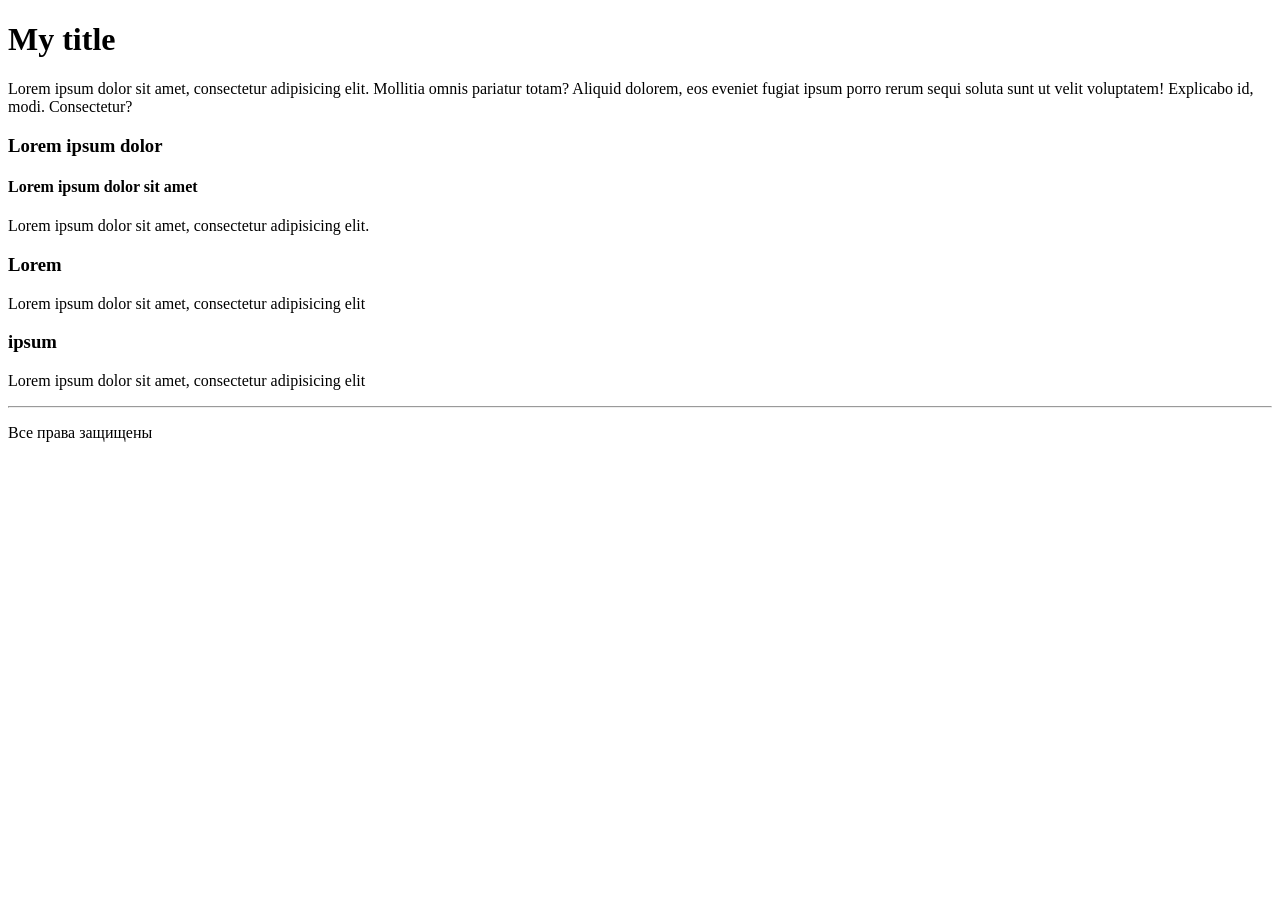
==== HTML-CSS/index.html @ 9c7a5298 "does first homework" ====
<!doctype html>
<html lang="en">
<head>
    <meta charset="UTF-8">
    <meta name="viewport"
          content="width=device-width, user-scalable=no, initial-scale=1.0, maximum-scale=1.0, minimum-scale=1.0">
    <meta http-equiv="X-UA-Compatible" content="ie=edge">
    <title>Document</title>
</head>
<body>
<h1>My title</h1>
<p>Lorem ipsum dolor sit amet, consectetur adipisicing elit. Mollitia omnis pariatur totam? Aliquid dolorem, eos eveniet fugiat ipsum porro rerum sequi soluta sunt ut velit voluptatem! Explicabo id, modi. Consectetur?</p>
<h3>Lorem ipsum dolor</h3>
<h4>Lorem ipsum dolor sit amet</h4>
<p>Lorem ipsum dolor sit amet, consectetur adipisicing elit.</p>
<h3>Lorem</h3>
<p>Lorem ipsum dolor sit amet, consectetur adipisicing elit</p>
<h3>ipsum</h3>
<p>Lorem ipsum dolor sit amet, consectetur adipisicing elit</p>
<hr>
<p>Все права защищены</p>



</body>
</html>
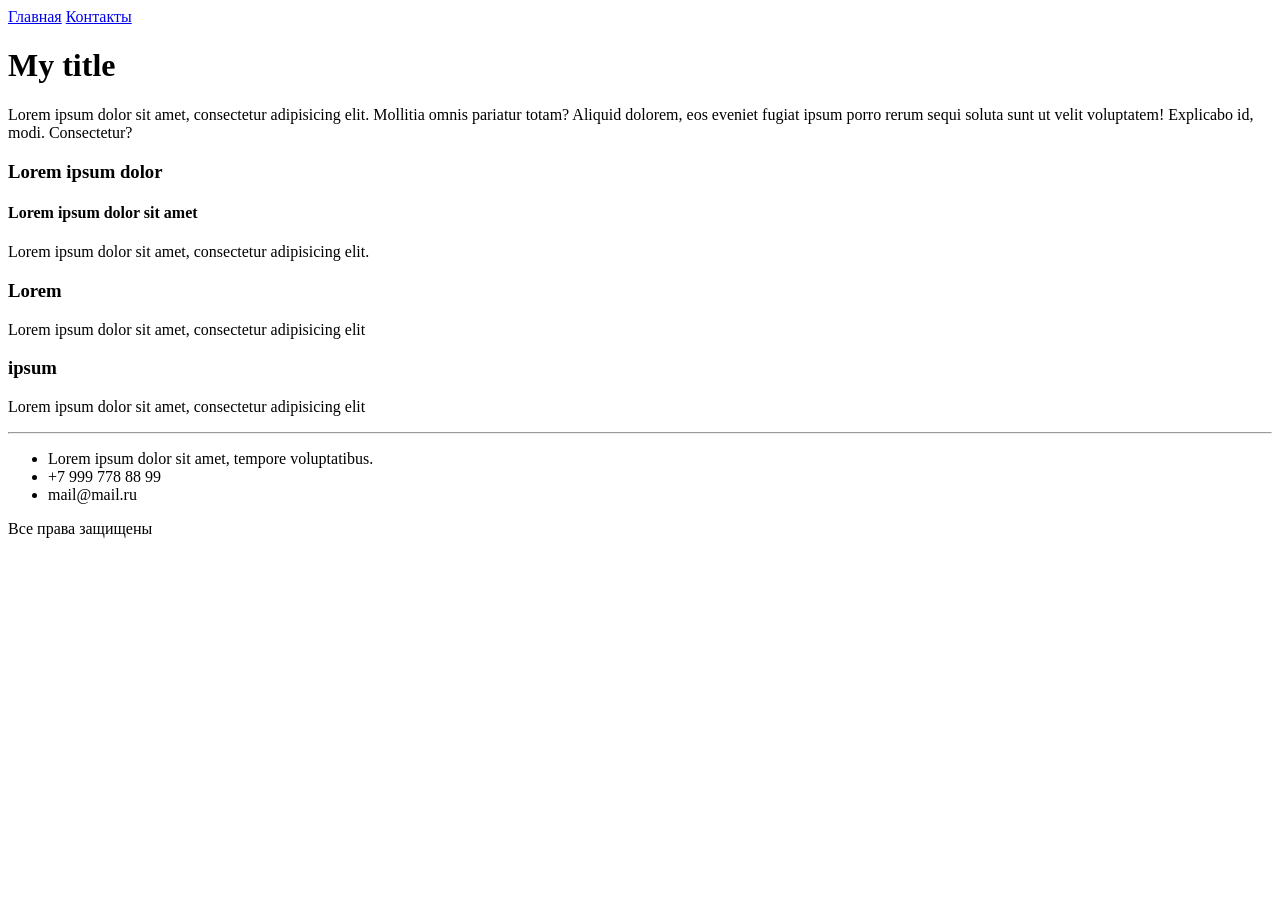
==== commit ad4e43f8: "does second homework" ====
--- a/HTML-CSS/index.html
+++ b/HTML-CSS/index.html
@@ -5,9 +5,13 @@
     <meta name="viewport"
           content="width=device-width, user-scalable=no, initial-scale=1.0, maximum-scale=1.0, minimum-scale=1.0">
     <meta http-equiv="X-UA-Compatible" content="ie=edge">
-    <title>Document</title>
+    <title>my site</title>
 </head>
 <body>
+<header>
+    <a href="index.html">Главная</a>
+    <a href="contacts.html">Контакты</a>
+</header>
 <h1>My title</h1>
 <p>Lorem ipsum dolor sit amet, consectetur adipisicing elit. Mollitia omnis pariatur totam? Aliquid dolorem, eos eveniet fugiat ipsum porro rerum sequi soluta sunt ut velit voluptatem! Explicabo id, modi. Consectetur?</p>
 <h3>Lorem ipsum dolor</h3>
@@ -15,10 +19,19 @@
 <p>Lorem ipsum dolor sit amet, consectetur adipisicing elit.</p>
 <h3>Lorem</h3>
 <p>Lorem ipsum dolor sit amet, consectetur adipisicing elit</p>
-<h3>ipsum</h3>
-<p>Lorem ipsum dolor sit amet, consectetur adipisicing elit</p>
-<hr>
-<p>Все права защищены</p>
+
+<footer>
+    <h3>ipsum</h3>
+    <p>Lorem ipsum dolor sit amet, consectetur adipisicing elit</p>
+    <hr>
+    <ul>
+        <li>Lorem ipsum dolor sit amet, tempore voluptatibus.</li>
+        <li>+7 999 778 88 99</li>
+        <li>mail@mail.ru</li>
+    </ul>
+    <p>Все права защищены</p>
+</footer>
+
 
 
 
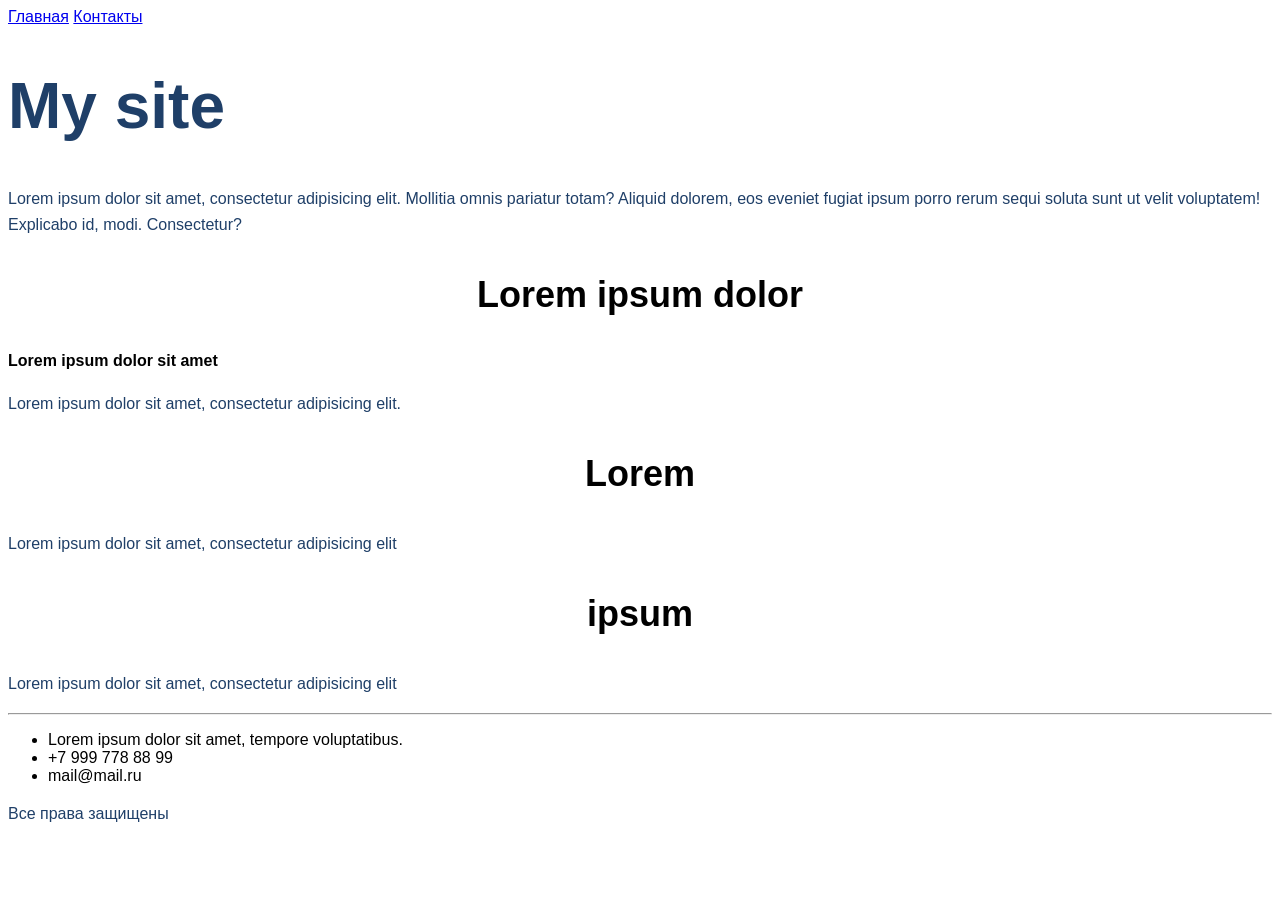
==== commit 07649715: "does third homework" ====
--- a/HTML-CSS/index.html
+++ b/HTML-CSS/index.html
@@ -5,6 +5,7 @@
     <meta name="viewport"
           content="width=device-width, user-scalable=no, initial-scale=1.0, maximum-scale=1.0, minimum-scale=1.0">
     <meta http-equiv="X-UA-Compatible" content="ie=edge">
+    <link rel="stylesheet" href="./css/style.css">
     <title>my site</title>
 </head>
 <body>
@@ -12,28 +13,26 @@
     <a href="index.html">Главная</a>
     <a href="contacts.html">Контакты</a>
 </header>
-<h1>My title</h1>
-<p>Lorem ipsum dolor sit amet, consectetur adipisicing elit. Mollitia omnis pariatur totam? Aliquid dolorem, eos eveniet fugiat ipsum porro rerum sequi soluta sunt ut velit voluptatem! Explicabo id, modi. Consectetur?</p>
-<h3>Lorem ipsum dolor</h3>
+<h1 class="title">My site</h1>
+<p class="paragraph">Lorem ipsum dolor sit amet, consectetur adipisicing elit. Mollitia omnis pariatur totam? Aliquid
+    dolorem, eos eveniet fugiat ipsum porro rerum sequi soluta sunt ut velit voluptatem! Explicabo id, modi.
+    Consectetur?</p>
+<h3 class="h3">Lorem ipsum dolor</h3>
 <h4>Lorem ipsum dolor sit amet</h4>
-<p>Lorem ipsum dolor sit amet, consectetur adipisicing elit.</p>
-<h3>Lorem</h3>
-<p>Lorem ipsum dolor sit amet, consectetur adipisicing elit</p>
+<p class="paragraph">Lorem ipsum dolor sit amet, consectetur adipisicing elit.</p>
+<h3 class="h3">Lorem</h3>
+<p class="paragraph">Lorem ipsum dolor sit amet, consectetur adipisicing elit</p>
 
 <footer>
-    <h3>ipsum</h3>
-    <p>Lorem ipsum dolor sit amet, consectetur adipisicing elit</p>
+    <h3 class="h3">ipsum</h3>
+    <p class="paragraph">Lorem ipsum dolor sit amet, consectetur adipisicing elit</p>
     <hr>
     <ul>
         <li>Lorem ipsum dolor sit amet, tempore voluptatibus.</li>
         <li>+7 999 778 88 99</li>
         <li>mail@mail.ru</li>
     </ul>
-    <p>Все права защищены</p>
+    <p class="paragraph">Все права защищены</p>
 </footer>
-
-
-
-
 </body>
 </html>
--- a/HTML-CSS/css/style.css
+++ b/HTML-CSS/css/style.css
@@ -0,0 +1,71 @@
+
+body {
+    font-family: sans-serif;
+}
+
+.paragraph {
+    font-size: 16px;
+    line-height: 26px;
+    color: #1F3F68;
+}
+
+.title {
+    font-size: 64px;
+    color: #1F3F68;
+}
+
+.subtitle {
+    font-weight: 500;
+    font-size: 44px;
+    text-align: center;
+}
+
+.h3 {
+    font-size: 36px;
+    text-align: center;
+}
+
+.h4 {
+    font-size: 20px;
+    line-height: 30px;
+    color: #1F3F68;
+}
+
+.input {
+    border: 1px solid #356EAD;
+    box-sizing: border-box;
+    border-radius: 10px;
+    opacity: 0.4;
+    width: 100%;
+    height: 40px;
+    padding: 10px 15px;
+}
+
+.btn {
+    background: #5A98D0;
+    box-shadow: 5px 20px 50px rgba(16, 112, 177, 0.2);
+    border-radius: 10px;
+    font-weight: 500;
+    font-size: 16px;
+    line-height: 26px;
+    text-align: center;
+    color: #FFFFFF;
+    text-transform: uppercase;
+    border: none;
+    cursor: pointer;
+    width: 100px;
+    margin-bottom: 10px;
+    align-self: flex-end;
+}
+
+form {
+    width: 400px;
+    display: flex;
+    flex-direction: column;
+    align-items: center;
+    gap: 10px;
+    padding: 20px;
+}
+label {
+    align-self: flex-start;
+}
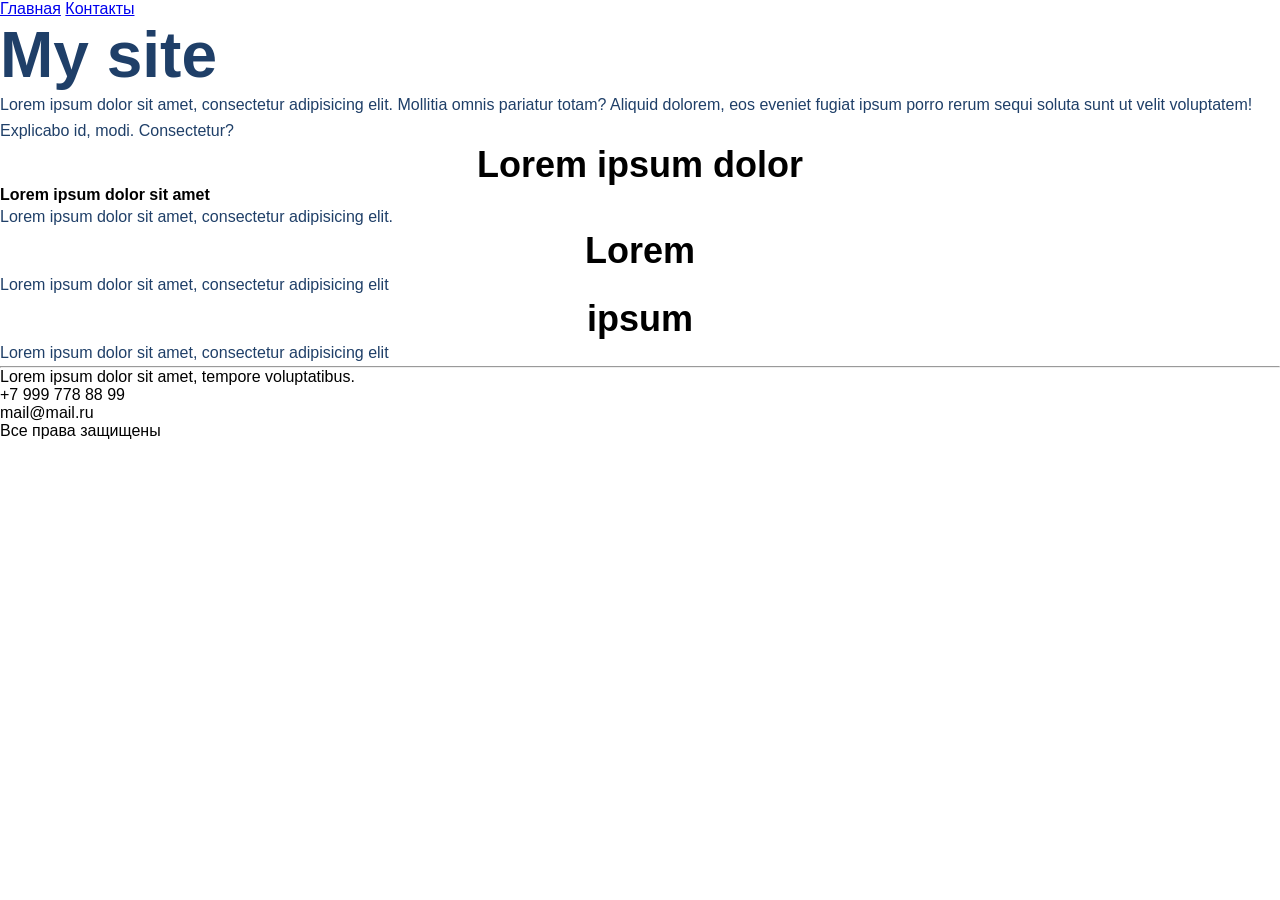
==== commit ca76f59a: "Выполнил домашнее задание №4" ====
--- a/HTML-CSS/index.html
+++ b/HTML-CSS/index.html
@@ -13,26 +13,45 @@
     <a href="index.html">Главная</a>
     <a href="contacts.html">Контакты</a>
 </header>
-<h1 class="title">My site</h1>
-<p class="paragraph">Lorem ipsum dolor sit amet, consectetur adipisicing elit. Mollitia omnis pariatur totam? Aliquid
-    dolorem, eos eveniet fugiat ipsum porro rerum sequi soluta sunt ut velit voluptatem! Explicabo id, modi.
-    Consectetur?</p>
-<h3 class="h3">Lorem ipsum dolor</h3>
-<h4>Lorem ipsum dolor sit amet</h4>
-<p class="paragraph">Lorem ipsum dolor sit amet, consectetur adipisicing elit.</p>
-<h3 class="h3">Lorem</h3>
-<p class="paragraph">Lorem ipsum dolor sit amet, consectetur adipisicing elit</p>
+
+<div class="intro">
+    <h1 class="title">My site</h1>
+    <p class="paragraph">Lorem ipsum dolor sit amet, consectetur adipisicing elit. Mollitia omnis pariatur totam?
+        Aliquid
+        dolorem, eos eveniet fugiat ipsum porro rerum sequi soluta sunt ut velit voluptatem! Explicabo id, modi.
+        Consectetur?</p>
+</div>
+
+<div class="wrapper">
+    <h3 class="h3">Lorem ipsum dolor</h3>
+</div>
+
+<div class="card">
+    <h4>Lorem ipsum dolor sit amet</h4>
+    <p class="paragraph">Lorem ipsum dolor sit amet, consectetur adipisicing elit.</p>
+</div>
+
+<div class="finished">
+    <h3 class="h3">Lorem</h3>
+    <p class="paragraph">Lorem ipsum dolor sit amet, consectetur adipisicing elit</p>
+</div>
+
 
 <footer>
-    <h3 class="h3">ipsum</h3>
-    <p class="paragraph">Lorem ipsum dolor sit amet, consectetur adipisicing elit</p>
+    <div class=""><h3 class="h3">ipsum</h3>
+        <p class="paragraph">Lorem ipsum dolor sit amet, consectetur adipisicing elit</p>
+    </div>
+
     <hr>
-    <ul>
+<div class="contacts">
+    <ul class="">
         <li>Lorem ipsum dolor sit amet, tempore voluptatibus.</li>
         <li>+7 999 778 88 99</li>
         <li>mail@mail.ru</li>
     </ul>
-    <p class="paragraph">Все права защищены</p>
+    <p class="contacts__paragraph">Все права защищены</p>
+</div>
+
 </footer>
 </body>
 </html>
--- a/HTML-CSS/css/style.css
+++ b/HTML-CSS/css/style.css
@@ -1,3 +1,11 @@
+* {
+    margin: 0;
+    padding: 0;
+    box-sizing: border-box;
+}
+ul {
+    list-style: none;
+}
 
 body {
     font-family: sans-serif;
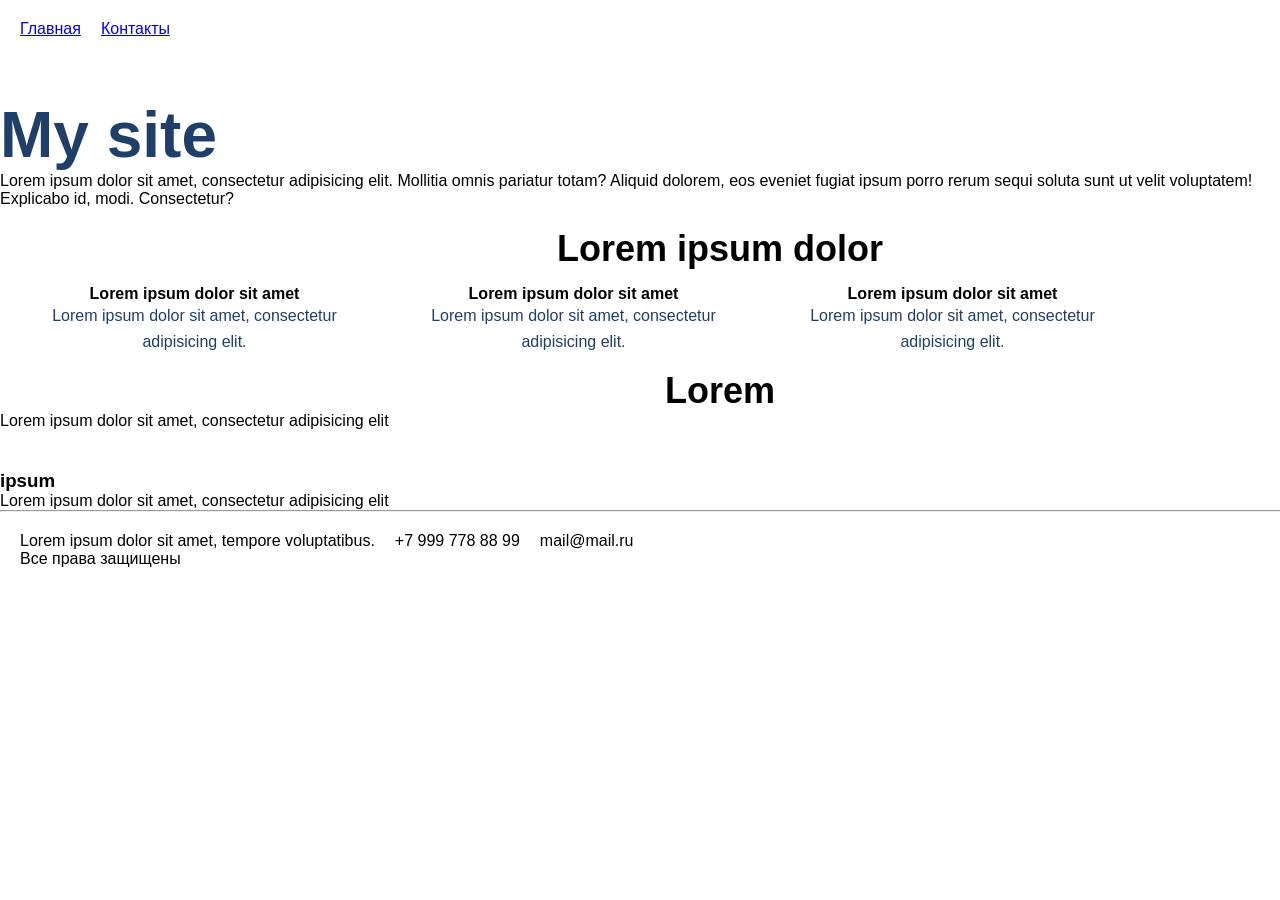
==== commit d359a23a: "Выполнил домашнее задание №5" ====
--- a/HTML-CSS/index.html
+++ b/HTML-CSS/index.html
@@ -9,7 +9,9 @@
     <title>my site</title>
 </head>
 <body>
-<header>
+
+
+<header class="header flex">
     <a href="index.html">Главная</a>
     <a href="contacts.html">Контакты</a>
 </header>
@@ -22,36 +24,51 @@
         Consectetur?</p>
 </div>
 
-<div class="wrapper">
+
+<div class="what-we-do container">
     <h3 class="h3">Lorem ipsum dolor</h3>
+
+    <div class="products flex">
+        <div class="card">
+            <h4 class="card__title">Lorem ipsum dolor sit amet</h4>
+            <p class="card__paragraph">Lorem ipsum dolor sit amet, consectetur adipisicing elit.</p>
+        </div>
+        <div class="card">
+            <h4 class="card__title">Lorem ipsum dolor sit amet</h4>
+            <p class="card__paragraph">Lorem ipsum dolor sit amet, consectetur adipisicing elit.</p>
+        </div>
+        <div class="card">
+            <h4 class="card__title">Lorem ipsum dolor sit amet</h4>
+            <p class="card__paragraph">Lorem ipsum dolor sit amet, consectetur adipisicing elit.</p>
+        </div>
+    </div>
+
+
+    <div class="finished">
+        <h3 class="h3">Lorem</h3>
+        <p class="paragraph">Lorem ipsum dolor sit amet, consectetur adipisicing elit</p>
+    </div>
 </div>
 
-<div class="card">
-    <h4>Lorem ipsum dolor sit amet</h4>
-    <p class="paragraph">Lorem ipsum dolor sit amet, consectetur adipisicing elit.</p>
-</div>
+<footer>
+    <div class="container">
+        <div class="interested"><h3 class="footer__title">ipsum</h3>
+            <p class="paragraph">Lorem ipsum dolor sit amet, consectetur adipisicing elit</p>
+        </div>
 
-<div class="finished">
-    <h3 class="h3">Lorem</h3>
-    <p class="paragraph">Lorem ipsum dolor sit amet, consectetur adipisicing elit</p>
-</div>
+        <hr>
+        <div class="contacts">
+            <ul class="contacts__list flex">
+                <li>Lorem ipsum dolor sit amet, tempore voluptatibus.</li>
+                <li>+7 999 778 88 99</li>
+                <li>mail@mail.ru</li>
+            </ul>
+            <p class="contacts__paragraph">Все права защищены</p>
+        </div>
 
-
-<footer>
-    <div class=""><h3 class="h3">ipsum</h3>
-        <p class="paragraph">Lorem ipsum dolor sit amet, consectetur adipisicing elit</p>
     </div>
 
-    <hr>
-<div class="contacts">
-    <ul class="">
-        <li>Lorem ipsum dolor sit amet, tempore voluptatibus.</li>
-        <li>+7 999 778 88 99</li>
-        <li>mail@mail.ru</li>
-    </ul>
-    <p class="contacts__paragraph">Все права защищены</p>
-</div>
+</footer>
 
-</footer>
 </body>
 </html>
--- a/HTML-CSS/css/style.css
+++ b/HTML-CSS/css/style.css
@@ -3,6 +3,7 @@
     padding: 0;
     box-sizing: border-box;
 }
+
 ul {
     list-style: none;
 }
@@ -11,21 +12,43 @@
     font-family: sans-serif;
 }
 
-.paragraph {
+.container {
+    width: 1440px;
+    margin: 0 auto;
+    padding: 20px 0;
+}
+
+.header {
+    padding: 20px;
+    margin-bottom: 40px;
+}
+
+.card__paragraph {
     font-size: 16px;
     line-height: 26px;
     color: #1F3F68;
+    width: 359px;
+}
+
+.card__title {
+    width: 359px;
 }
 
 .title {
     font-size: 64px;
     color: #1F3F68;
+    width: 510px;
 }
 
 .subtitle {
     font-weight: 500;
     font-size: 44px;
     text-align: center;
+}
+
+.products {
+   text-align: center;
+    padding: 15px;
 }
 
 .h3 {
@@ -65,6 +88,13 @@
     margin-bottom: 10px;
     align-self: flex-end;
 }
+.contacts {
+    padding: 20px;
+
+}
+.img-wrapper {
+    margin-bottom: 20px;
+}
 
 form {
     width: 400px;
@@ -74,6 +104,27 @@
     gap: 10px;
     padding: 20px;
 }
+
 label {
     align-self: flex-start;
+}
+
+.footer__title {
+    width: 340px;
+}
+
+.interested {
+    width: 495px;
+}
+
+.flex {
+    display: flex;
+    column-gap: 20px;
+}
+.map {
+    width: 100%;
+}
+img {
+    background-size: cover;
+
 }
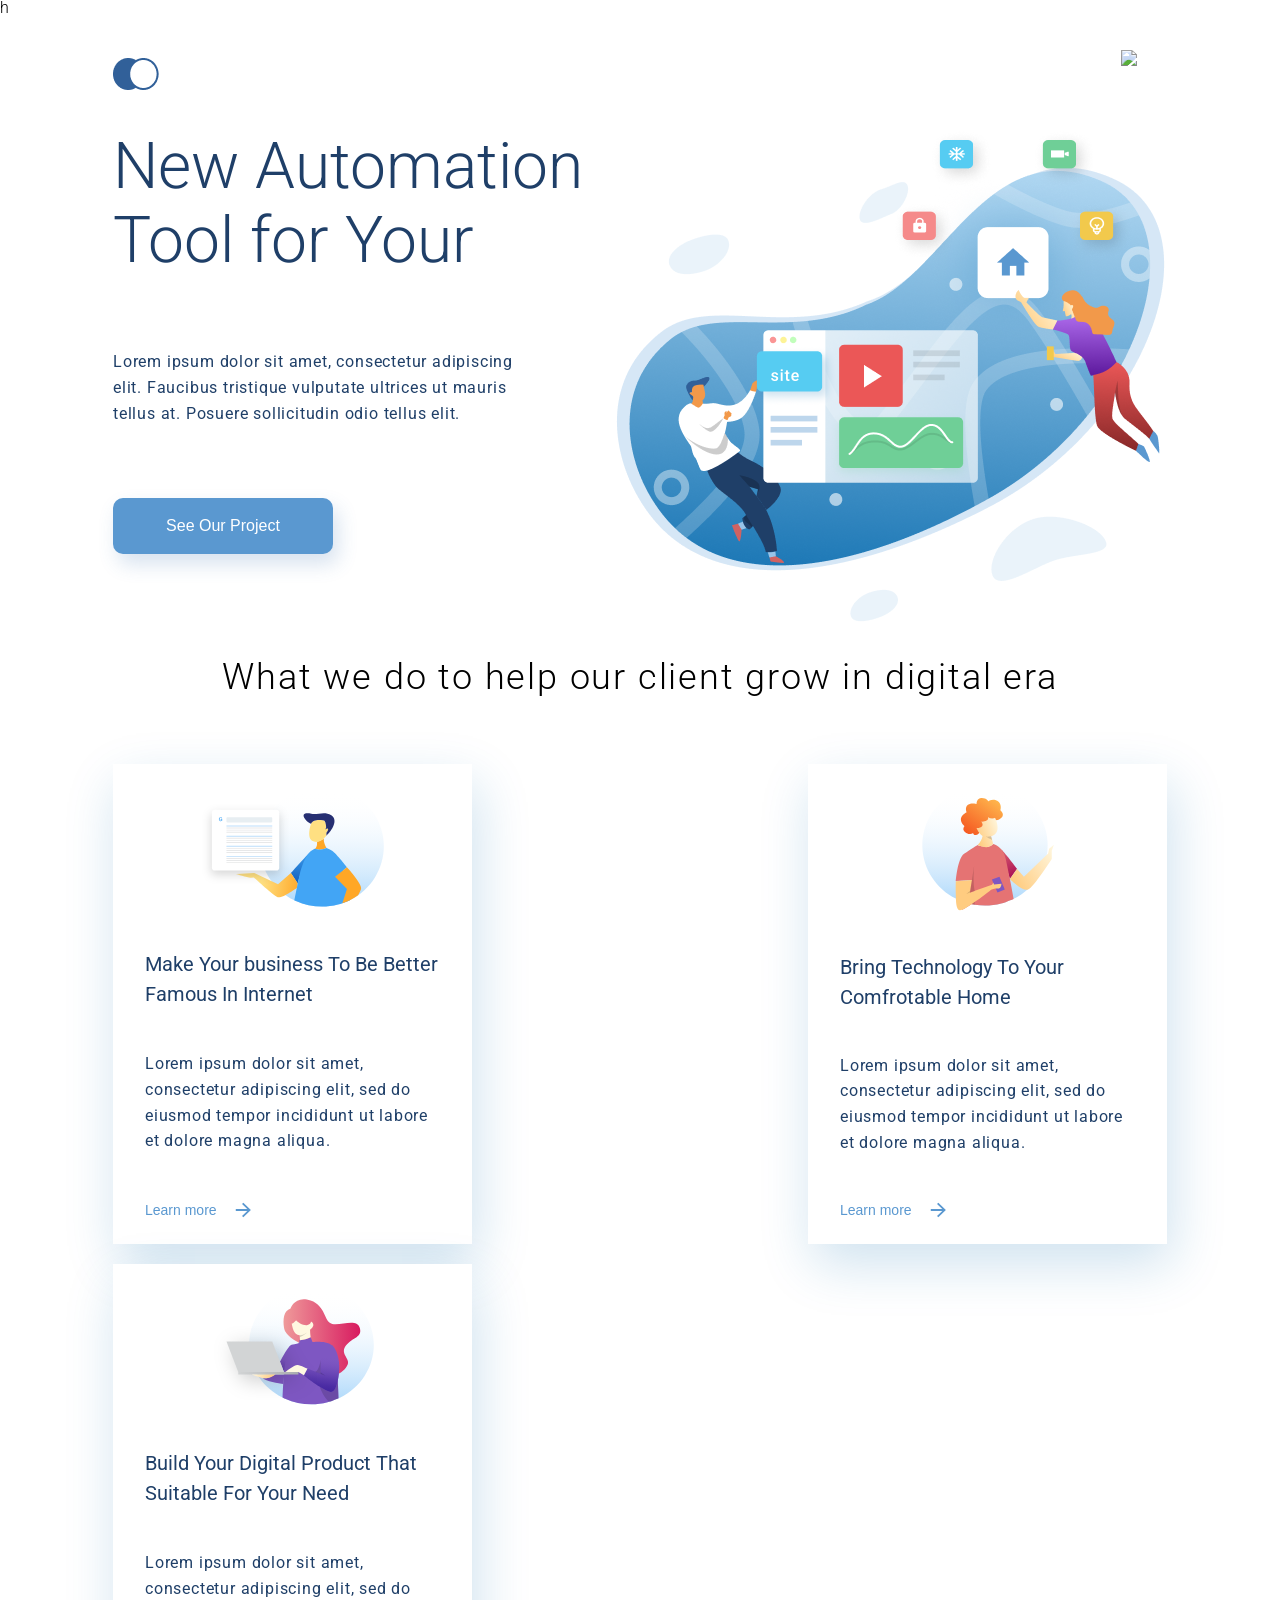
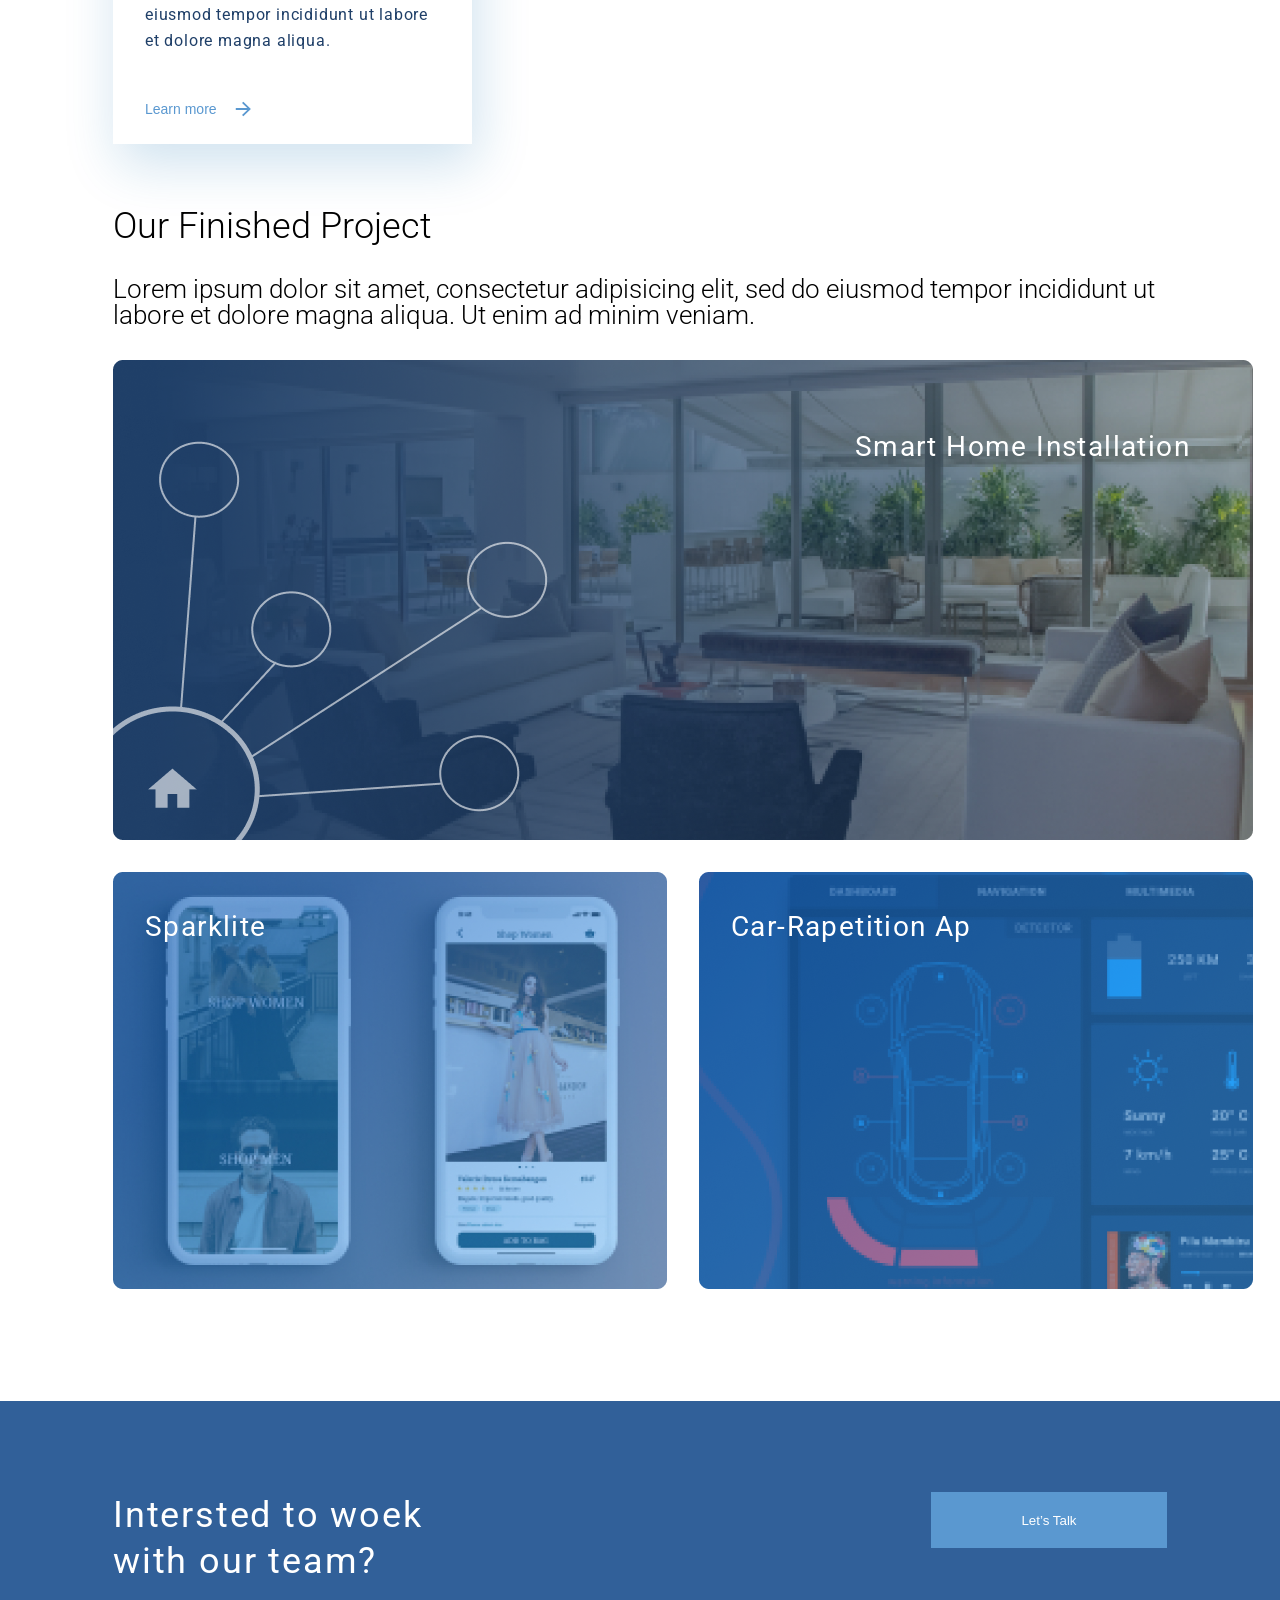
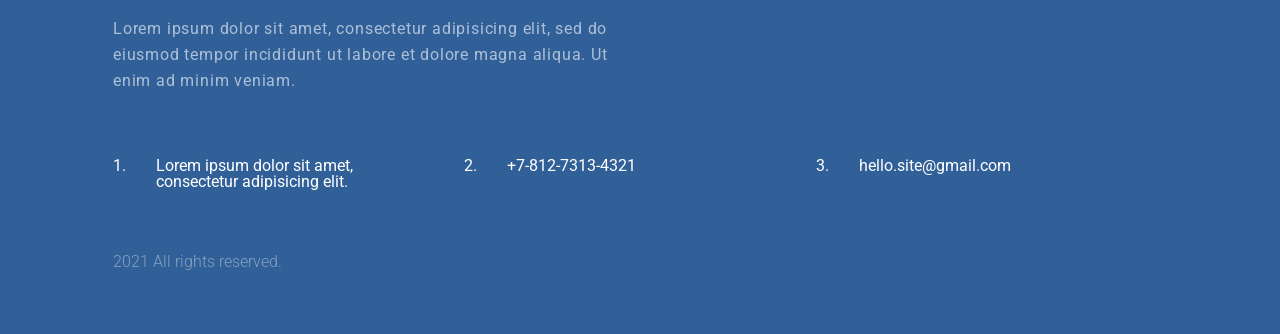
==== commit 5342086a: "Выполнил ДЗ номер 6" ====
--- a/HTML-CSS/index.html
+++ b/HTML-CSS/index.html
@@ -1,74 +1,136 @@
-<!doctype html>
+<!DOCTYPE html>
 <html lang="en">
-<head>
-    <meta charset="UTF-8">
-    <meta name="viewport"
-          content="width=device-width, user-scalable=no, initial-scale=1.0, maximum-scale=1.0, minimum-scale=1.0">
-    <meta http-equiv="X-UA-Compatible" content="ie=edge">
-    <link rel="stylesheet" href="./css/style.css">
+  <head>
+    <meta charset="UTF-8" />
+    <meta
+      name="viewport"
+      content="width=device-width, user-scalable=no, initial-scale=1.0, maximum-scale=1.0, minimum-scale=1.0"
+    />
+    <meta http-equiv="X-UA-Compatible" content="ie=edge" />
+    <link rel="stylesheet" href="./css/style.css" />
+    <link rel="preconnect" href="https://fonts.googleapis.com" />
+    <link rel="preconnect" href="https://fonts.gstatic.com" crossorigin />
+    <link
+      href="https://fonts.googleapis.com/css2?family=Roboto:ital,wght@0,300;0,400;0,500;0,700;1,400&display=swap"
+      rel="stylesheet"
+    />
     <title>my site</title>
-</head>
-<body>
+  </head>
+  <body>
+    h
+    <header class="header">
+      <div class="header__container">
+        <a class="img-wrapper" href="./index.html"> <img src="./assets/icons/logo.png" alt="logo" /></a>
+        <a class="img-wrapper" href="./contacts.html"
+          ><img src="./assets/icons/address-book-solid1.png" alt="icon"
+        /></a>
+      </div>
+    </header>
+    <main>
+      <div class="new-automation">
+        <div class="new-automation__container">
+          <div class="new-automation__info">
+            <h1 class="new-automation__title">New Automation Tool for Your</h1>
+            <p class="new-automation__description">
+              Lorem ipsum dolor sit amet, consectetur adipiscing elit. Faucibus tristique vulputate ultrices ut mauris
+              tellus at. Posuere sollicitudin odio tellus elit.
+            </p>
+            <button class="new-automation__btn">See Our Project</button>
+          </div>
 
+          <div class="img-wrapper">
+            <img src="./assets/images/illustration.png" alt="" />
+          </div>
+        </div>
+      </div>
+      <div class="what-we-do">
+        <div class="what-we-do__container">
+          <h2 class="what-we-do__title">What we do to help our client grow in digital era</h2>
+          <div class="what-we-do__cards cards">
+            <div class="cards__item card">
+              <div class="img-wrapper"><img src="./assets/icons/1.svg" alt="" /></div>
 
-<header class="header flex">
-    <a href="index.html">Главная</a>
-    <a href="contacts.html">Контакты</a>
-</header>
+              <h3 class="card__title">Make Your business To Be Better Famous In Internet</h3>
+              <p class="card__description">
+                Lorem ipsum dolor sit amet, consectetur adipiscing elit, sed do eiusmod tempor incididunt ut labore et
+                dolore magna aliqua.
+              </p>
+              <button class="card__btn">Learn more</button>
+            </div>
+            <div class="cards__item card">
+              <div class="img-wrapper"><img src="./assets/icons/2.svg" alt="" /></div>
 
-<div class="intro">
-    <h1 class="title">My site</h1>
-    <p class="paragraph">Lorem ipsum dolor sit amet, consectetur adipisicing elit. Mollitia omnis pariatur totam?
-        Aliquid
-        dolorem, eos eveniet fugiat ipsum porro rerum sequi soluta sunt ut velit voluptatem! Explicabo id, modi.
-        Consectetur?</p>
-</div>
+              <h3 class="card__title">Bring Technology To Your Comfrotable Home</h3>
+              <p class="card__description">
+                Lorem ipsum dolor sit amet, consectetur adipiscing elit, sed do eiusmod tempor incididunt ut labore et
+                dolore magna aliqua.
+              </p>
+              <button class="card__btn">Learn more</button>
+            </div>
+            <div class="cards__item card">
+              <div class="img-wrapper"><img src="./assets/icons/3.svg" alt="" /></div>
 
+              <h3 class="card__title">Build Your Digital Product That Suitable For Your Need</h3>
+              <p class="card__description">
+                Lorem ipsum dolor sit amet, consectetur adipiscing elit, sed do eiusmod tempor incididunt ut labore et
+                dolore magna aliqua.
+              </p>
+              <button class="card__btn">Learn more</button>
+            </div>
+          </div>
+        </div>
+      </div>
+      <div class="our_finished">
+        <div class="our_finished__container">
+          <h2 class="our_finished__title">Our Finished Project</h2>
+          <p class="our_finished__description">
+            Lorem ipsum dolor sit amet, consectetur adipisicing elit, sed do eiusmod tempor incididunt ut labore et
+            dolore magna aliqua. Ut enim ad minim veniam.
+          </p>
+          <div class="images">
+            <div class="img-wrapper big-size">
+              <p class="img-text">Smart Home Installation</p>
+              <img src="./assets/images/1.png" alt="" />
+            </div>
+            <div class="img-wrapper small-size">
+              <p class="img-text">Sparklite</p>
+              <img src="./assets/images/2.png" alt="" />
+            </div>
+            <div class="img-wrapper small-size">
+              <p class="img-text">Car-Rapetition Ap</p>
+              <img src="./assets/images/3.png" alt="" />
+            </div>
+          </div>
+        </div>
+      </div>
+    </main>
 
-<div class="what-we-do container">
-    <h3 class="h3">Lorem ipsum dolor</h3>
-
-    <div class="products flex">
-        <div class="card">
-            <h4 class="card__title">Lorem ipsum dolor sit amet</h4>
-            <p class="card__paragraph">Lorem ipsum dolor sit amet, consectetur adipisicing elit.</p>
-        </div>
-        <div class="card">
-            <h4 class="card__title">Lorem ipsum dolor sit amet</h4>
-            <p class="card__paragraph">Lorem ipsum dolor sit amet, consectetur adipisicing elit.</p>
-        </div>
-        <div class="card">
-            <h4 class="card__title">Lorem ipsum dolor sit amet</h4>
-            <p class="card__paragraph">Lorem ipsum dolor sit amet, consectetur adipisicing elit.</p>
-        </div>
-    </div>
-
-
-    <div class="finished">
-        <h3 class="h3">Lorem</h3>
-        <p class="paragraph">Lorem ipsum dolor sit amet, consectetur adipisicing elit</p>
-    </div>
-</div>
-
-<footer>
-    <div class="container">
-        <div class="interested"><h3 class="footer__title">ipsum</h3>
-            <p class="paragraph">Lorem ipsum dolor sit amet, consectetur adipisicing elit</p>
+    <footer class="footer">
+      <div class="footer__container">
+        <div class="interested">
+          <div class="interested__wrapper">
+            <h3 class="interested__title">Intersted to woek with our team?</h3>
+            <p class="interested__description">
+              Lorem ipsum dolor sit amet, consectetur adipisicing elit, sed do eiusmod tempor incididunt ut labore et
+              dolore magna aliqua. Ut enim ad minim veniam.
+            </p>
+          </div>
+          <button class="interested__btn">Let’s Talk</button>
         </div>
 
-        <hr>
+        <hr />
         <div class="contacts">
-            <ul class="contacts__list flex">
-                <li>Lorem ipsum dolor sit amet, tempore voluptatibus.</li>
-                <li>+7 999 778 88 99</li>
-                <li>mail@mail.ru</li>
-            </ul>
-            <p class="contacts__paragraph">Все права защищены</p>
+          <ul class="contacts__list flex">
+            <li>
+              <span>1.</span> Lorem ipsum dolor sit amet,<br />
+              consectetur adipisicing elit.
+            </li>
+            <li><span>2.</span>+7-812-7313-4321</li>
+            <li><span>3.</span> hello.site@gmail.com</li>
+          </ul>
+          <p class="contacts__paragraph">2021 All rights reserved.</p>
         </div>
-
-    </div>
-
-</footer>
-
-</body>
-</html>+      </div>
+    </footer>
+  </body>
+</html>
--- a/HTML-CSS/css/style.css
+++ b/HTML-CSS/css/style.css
@@ -1,130 +1,304 @@
-* {
-    margin: 0;
-    padding: 0;
-    box-sizing: border-box;
+@charset "UTF-8";
+*,
+::before,
+::after {
+  padding: 0;
+  margin: 0px 0px 0px 0px;
+  border: 0;
+  box-sizing: border-box;
+}
+
+a {
+  text-decoration: none;
+  color: #fff;
+}
+
+ul,
+ol,
+li {
+  list-style: none;
+}
+
+img {
+  vertical-align: top;
+}
+
+h1,
+h2,
+h3,
+h4,
+h5,
+h6 {
+  font-weight: inherit;
+  font-size: inherit;
+}
+
+html,
+body {
+  height: 100%;
+  line-height: 1;
+}
+
+html {
+  scroll-behavior: smooth;
 }
 
 ul {
-    list-style: none;
-}
-
+  list-style: none;
+}
+
+/*****************************************/
 body {
-    font-family: sans-serif;
-}
-
-.container {
-    width: 1440px;
-    margin: 0 auto;
-    padding: 20px 0;
+  font-family: Roboto;
+  font-weight: 300;
+  background-color: #fff;
+}
+
+.header__container,
+.new-automation__container {
+  max-width: 1368px;
+  margin: 0 auto;
+  padding: 0px 113px;
+  display: flex;
+  justify-content: space-between;
+  margin-bottom: 32px;
 }
 
 .header {
-    padding: 20px;
-    margin-bottom: 40px;
-}
-
-.card__paragraph {
-    font-size: 16px;
-    line-height: 26px;
-    color: #1F3F68;
-    width: 359px;
-}
-
+  padding-top: 34px;
+}
+
+.new-automation__title {
+  font-size: 64px;
+  line-height: 116%;
+  color: #1f3f68;
+  margin-bottom: 71px;
+  max-width: 504px;
+}
+.new-automation__description {
+  font-weight: 400;
+  font-size: 16px;
+  line-height: 162%;
+  letter-spacing: 0.05em;
+  color: #1f3f68;
+  margin-bottom: 71px;
+  max-width: 425px;
+}
+.new-automation__btn {
+  width: 220px;
+  height: 56px;
+  border-radius: 10px;
+  font-weight: 400;
+  font-size: 16px;
+  color: #fff;
+  box-shadow: 5px 10px 20px 0 rgba(53, 110, 173, 0.2);
+  background: #5a98d0;
+  cursor: pointer;
+  transition: 0.4s ease;
+}
+.new-automation__btn:hover {
+  opacity: 0.8;
+}
+
+.what-we-do__container {
+  max-width: 1368px;
+  margin: 0 auto;
+  padding: 0px 113px;
+}
+
+.what-we-do {
+  margin-bottom: 64px;
+}
+.what-we-do__title {
+  font-size: 36px;
+  line-height: 128%;
+  letter-spacing: 0.05em;
+  text-align: center;
+  color: #000;
+  margin-bottom: 64px;
+}
+.what-we-do__cards {
+  display: flex;
+  justify-content: space-between;
+  flex-wrap: wrap;
+  row-gap: 20px;
+}
+
+.card {
+  max-width: 359px;
+  display: flex;
+  align-items: center;
+  justify-content: space-around;
+  flex-direction: column;
+  height: 480px;
+  padding: 0 32px;
+  box-shadow: 5px 20px 50px 0 rgba(16, 112, 177, 0.2);
+  background: #fff;
+}
 .card__title {
-    width: 359px;
-}
-
-.title {
-    font-size: 64px;
-    color: #1F3F68;
-    width: 510px;
-}
-
-.subtitle {
-    font-weight: 500;
-    font-size: 44px;
-    text-align: center;
-}
-
-.products {
-   text-align: center;
-    padding: 15px;
-}
-
-.h3 {
-    font-size: 36px;
-    text-align: center;
-}
-
-.h4 {
-    font-size: 20px;
-    line-height: 30px;
-    color: #1F3F68;
-}
-
-.input {
-    border: 1px solid #356EAD;
-    box-sizing: border-box;
-    border-radius: 10px;
-    opacity: 0.4;
-    width: 100%;
-    height: 40px;
-    padding: 10px 15px;
-}
-
-.btn {
-    background: #5A98D0;
-    box-shadow: 5px 20px 50px rgba(16, 112, 177, 0.2);
-    border-radius: 10px;
-    font-weight: 500;
-    font-size: 16px;
-    line-height: 26px;
-    text-align: center;
-    color: #FFFFFF;
-    text-transform: uppercase;
-    border: none;
-    cursor: pointer;
-    width: 100px;
-    margin-bottom: 10px;
-    align-self: flex-end;
-}
+  font-weight: 400;
+  font-size: 20px;
+  line-height: 150%;
+  color: #1f3f68;
+}
+.card__description {
+  font-weight: 400;
+  font-size: 16px;
+  line-height: 162%;
+  letter-spacing: 0.05em;
+  color: #1f3f68;
+}
+.card__btn {
+  align-self: flex-start;
+  font-weight: 400;
+  font-size: 14px;
+  color: #5a98d0;
+  background-color: transparent;
+  height: 27px;
+  display: flex;
+  align-items: center;
+  -moz-column-gap: 15px;
+       column-gap: 15px;
+  cursor: pointer;
+  transition: 0.4s ease;
+}
+.card__btn:hover {
+  transform: scale(1.04);
+}
+.card__btn:hover::after {
+  transform: translateX(5px);
+}
+.card__btn::after {
+  content: url("../assets/icons/arrow.svg");
+  display: block;
+  width: 22px;
+  height: 22px;
+  transition: 0.4s ease;
+}
+
+.our_finished {
+  margin-bottom: 112px;
+}
+.our_finished__container {
+  max-width: 1368px;
+  margin: 0 auto;
+  padding: 0px 113px;
+}
+
+.our_finished__title {
+  font-size: 36px;
+  width: 1140px;
+  margin: 0 auto;
+  margin-bottom: 32px;
+}
+
+.our_finished__description {
+  font-size: 26px;
+  margin: 0 auto;
+  margin-bottom: 32px;
+}
+
+.images {
+  display: grid;
+  grid-template-columns: 554px 555px;
+  grid-template-rows: auto auto;
+  gap: 32px;
+}
+.images .img-wrapper {
+  grid-column: span 1;
+  /* каждый .img-wrapper занимает одну колонку */
+}
+.images .img-text {
+  font-weight: 400;
+  font-size: 28px;
+  line-height: 164%;
+  letter-spacing: 0.05em;
+  color: #fff;
+}
+.images .small-size {
+  position: relative;
+}
+.images .small-size .img-text {
+  position: absolute;
+  top: 32px;
+  left: 32px;
+}
+.images .big-size {
+  grid-column: 1/-1;
+  position: relative;
+}
+.images .big-size .img-text {
+  position: absolute;
+  top: 64px;
+  right: 64px;
+}
+
+.footer__container {
+  max-width: 1368px;
+  margin: 0 auto;
+  padding: 0px 113px;
+  color: #fff;
+  background-color: rgb(49, 96, 153);
+}
+
+.interested {
+  padding-top: 91px;
+  display: flex;
+  display: flex;
+  justify-content: space-between;
+}
+.interested__wrapper {
+  max-width: 495px;
+}
+.interested__title {
+  font-size: 36px;
+  margin-bottom: 32px;
+  max-width: 340px;
+  line-height: 128%;
+  font-weight: 400;
+  letter-spacing: 0.05em;
+}
+.interested__description {
+  font-style: 16px;
+  font-weight: 400;
+  line-height: 162%;
+  letter-spacing: 0.05em;
+  color: #fff;
+  opacity: 0.6;
+}
+.interested__btn {
+  width: 236px;
+  height: 56px;
+  background-color: rgb(90, 152, 208);
+  color: #fff;
+  cursor: pointer;
+  transition: 0.4s ease;
+}
+.interested__btn:hover {
+  opacity: 0.8;
+}
+
 .contacts {
-    padding: 20px;
-
-}
-.img-wrapper {
-    margin-bottom: 20px;
-}
-
-form {
-    width: 400px;
-    display: flex;
-    flex-direction: column;
-    align-items: center;
-    gap: 10px;
-    padding: 20px;
-}
-
-label {
-    align-self: flex-start;
-}
-
-.footer__title {
-    width: 340px;
-}
-
-.interested {
-    width: 495px;
-}
-
-.flex {
-    display: flex;
-    column-gap: 20px;
-}
-.map {
-    width: 100%;
-}
-img {
-    background-size: cover;
-
+  padding-top: 64px;
+}
+.contacts__list {
+  margin-bottom: 64px;
+  display: flex;
+  justify-content: space-between;
+  font-weight: 400;
+}
+.contacts__list li {
+  text-align: left;
+  display: flex;
+  width: 358px;
+  flex-wrap: nowrap;
+}
+.contacts__list span {
+  margin-right: 22px;
+  width: 21px;
+  display: block;
+}
+.contacts__paragraph {
+  padding-bottom: 64px;
+  opacity: 0.4;
 }
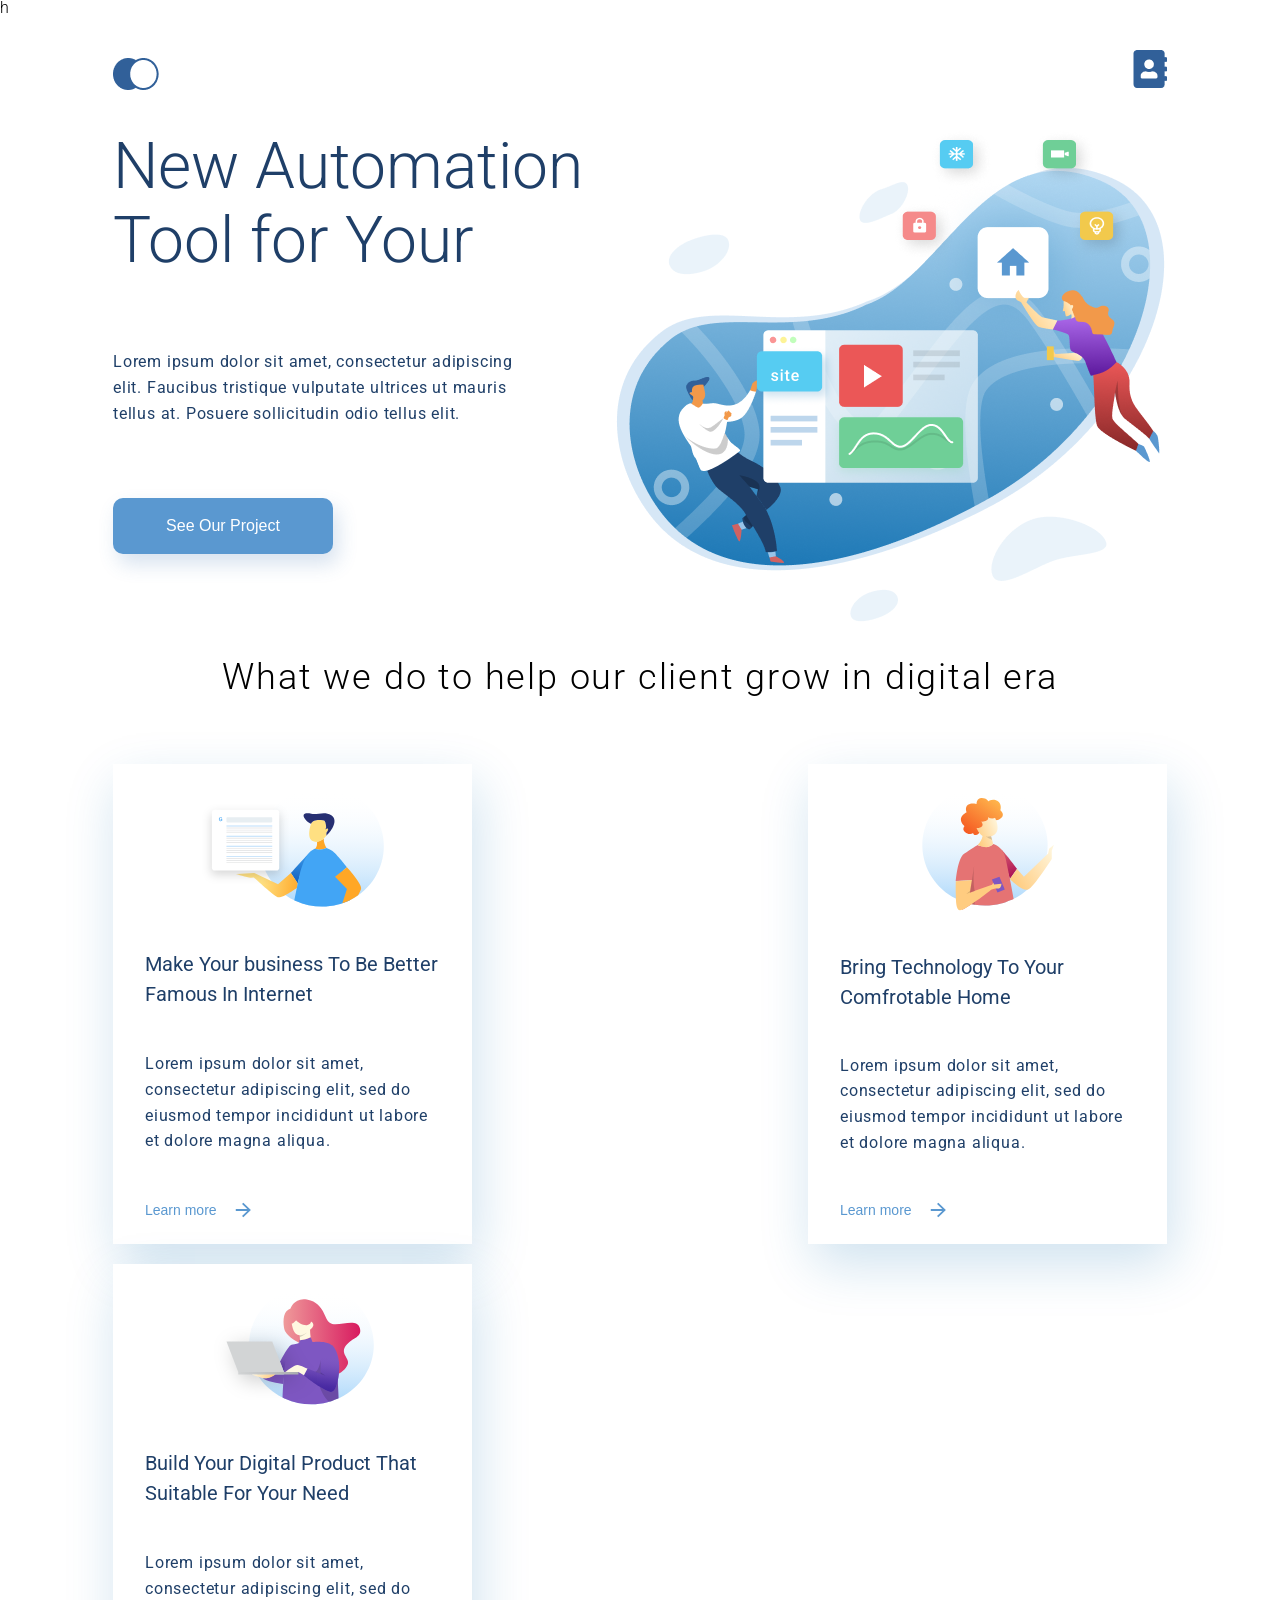
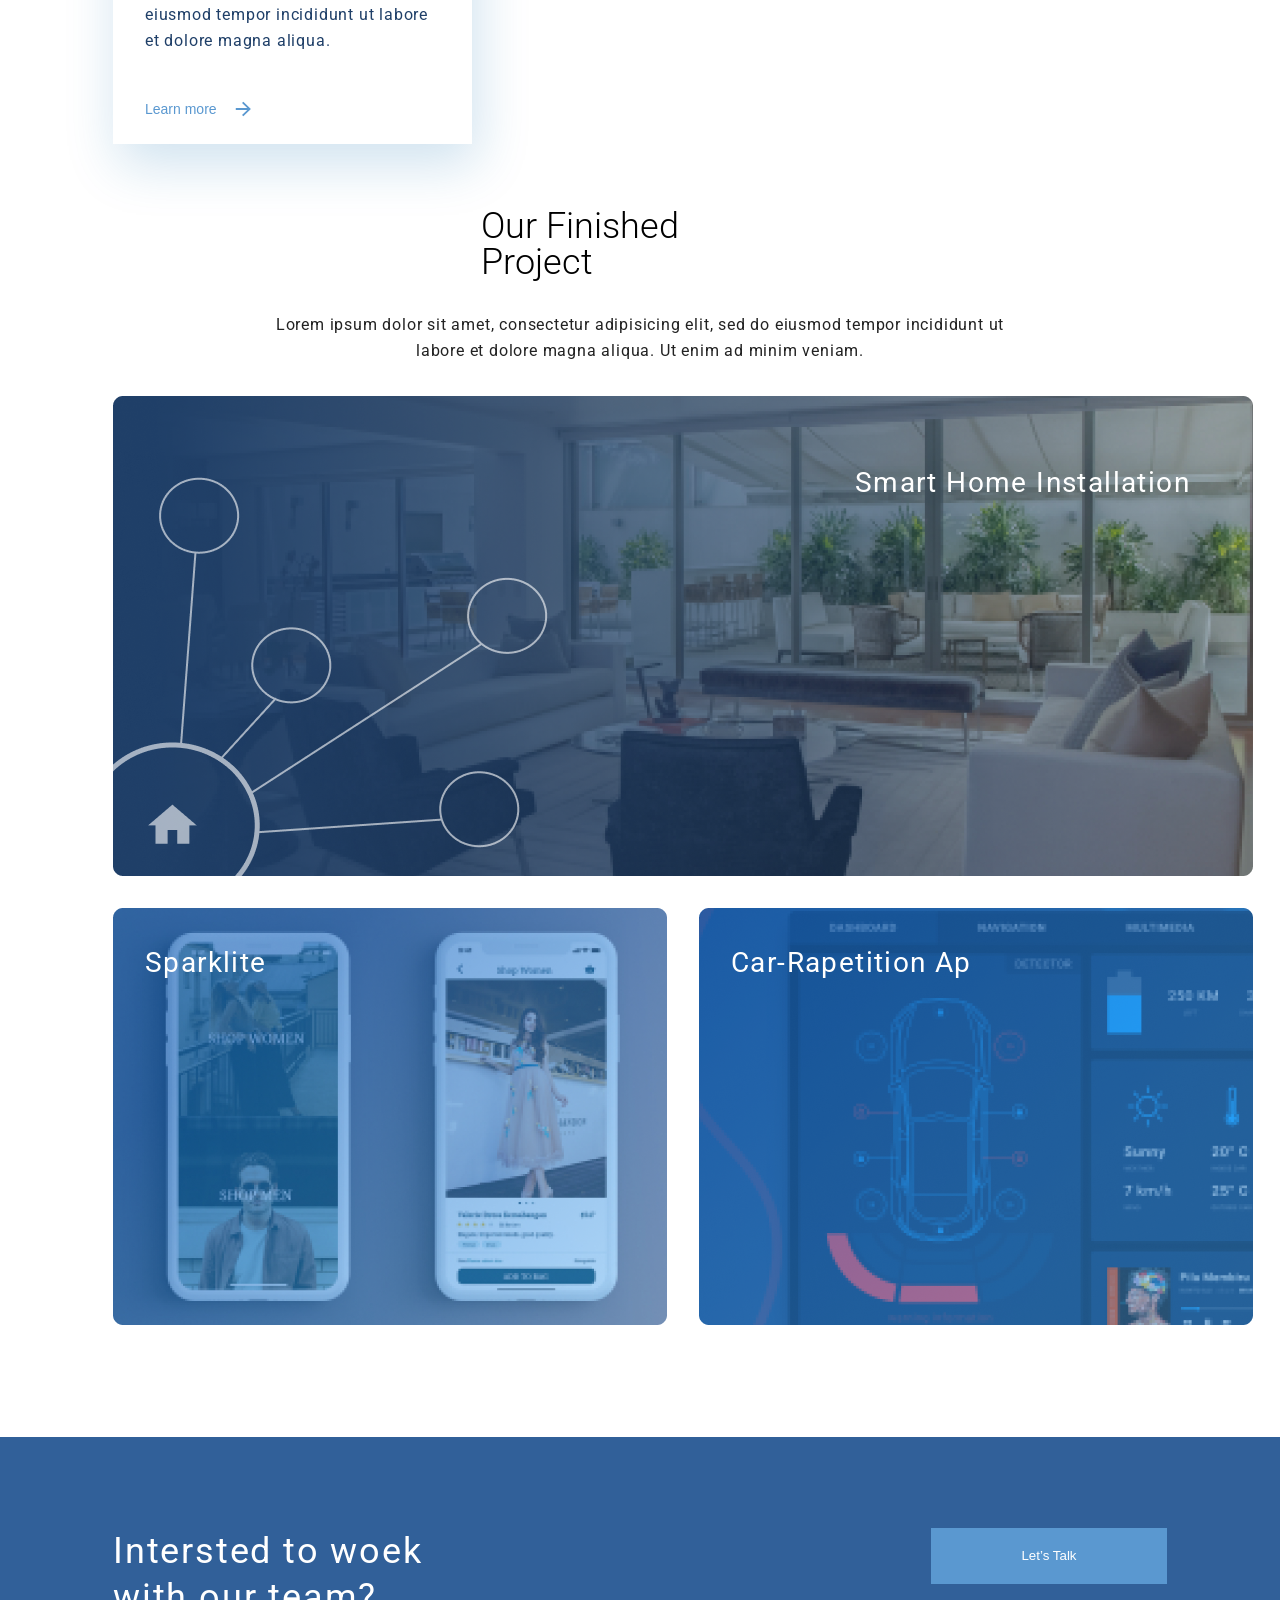
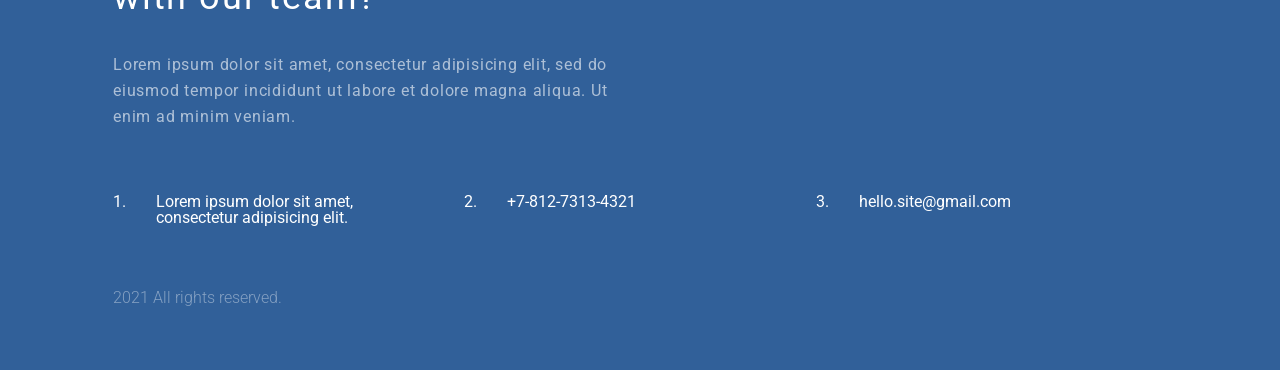
==== commit abd3ee69: "исправляет вёрстку в ДЗ №6" ====
--- a/HTML-CSS/index.html
+++ b/HTML-CSS/index.html
@@ -2,10 +2,7 @@
 <html lang="en">
   <head>
     <meta charset="UTF-8" />
-    <meta
-      name="viewport"
-      content="width=device-width, user-scalable=no, initial-scale=1.0, maximum-scale=1.0, minimum-scale=1.0"
-    />
+    <meta name="viewport" content="width=device-width, initial-scale=1.0, user-scalable=no" />
     <meta http-equiv="X-UA-Compatible" content="ie=edge" />
     <link rel="stylesheet" href="./css/style.css" />
     <link rel="preconnect" href="https://fonts.googleapis.com" />
@@ -21,9 +18,7 @@
     <header class="header">
       <div class="header__container">
         <a class="img-wrapper" href="./index.html"> <img src="./assets/icons/logo.png" alt="logo" /></a>
-        <a class="img-wrapper" href="./contacts.html"
-          ><img src="./assets/icons/address-book-solid1.png" alt="icon"
-        /></a>
+        <a class="img-wrapper" href="./contacts.html"><img src="./assets/icons/address-book-solid.png" alt="icon" /></a>
       </div>
     </header>
     <main>
--- a/HTML-CSS/css/style.css
+++ b/HTML-CSS/css/style.css
@@ -187,15 +187,21 @@
 
 .our_finished__title {
   font-size: 36px;
-  width: 1140px;
+  max-width: 318px;
   margin: 0 auto;
   margin-bottom: 32px;
 }
 
 .our_finished__description {
-  font-size: 26px;
+  font-weight: 400;
+  font-size: 16px;
+  line-height: 162%;
+  letter-spacing: 0.05em;
+  text-align: center;
+  color: #222;
   margin: 0 auto;
   margin-bottom: 32px;
+  max-width: 750px;
 }
 
 .images {
@@ -301,4 +307,95 @@
 .contacts__paragraph {
   padding-bottom: 64px;
   opacity: 0.4;
+}
+
+@media (max-width: 768px) {
+  .header {
+    margin-bottom: 112px;
+  }
+  .header__container {
+    margin-bottom: 0;
+    padding: 0 32px;
+  }
+  .new-automation {
+    margin-bottom: 190px;
+  }
+  .new-automation__container {
+    padding: 0 32px;
+    position: relative;
+  }
+  .new-automation__info {
+    position: relative;
+    z-index: 2;
+  }
+  .new-automation__title {
+    font-size: 64px;
+    line-height: 116%;
+    color: #1f3f68;
+    margin-bottom: 32px;
+    max-width: 504px;
+  }
+  .new-automation__description {
+    font-weight: 400;
+    font-size: 16px;
+    line-height: 162%;
+    letter-spacing: 0.05em;
+    color: #1f3f68;
+    margin-bottom: 71px;
+    max-width: 425px;
+  }
+  .new-automation__btn {
+    width: 220px;
+    height: 56px;
+    border-radius: 10px;
+    font-weight: 400;
+    font-size: 16px;
+    color: #fff;
+    box-shadow: 5px 10px 20px 0 rgba(53, 110, 173, 0.2);
+    background: #5a98d0;
+    cursor: pointer;
+    transition: 0.4s ease;
+  }
+  .new-automation__btn:hover {
+    opacity: 0.8;
+  }
+  .new-automation .img-wrapper {
+    position: absolute;
+    top: 166px;
+    right: 32px;
+  }
+  .new-automation .img-wrapper img {
+    width: 336px;
+    height: 292px;
+  }
+  .what-we-do__container {
+    padding: 0px 32px;
+  }
+  .what-we-do__cards {
+    margin: 0 auto;
+    justify-content: center;
+    max-width: 335px;
+  }
+  .card {
+    width: 334px;
+    display: flex;
+    align-items: center;
+    justify-content: space-between;
+    flex-direction: column;
+    height: 448px;
+    padding: 40px 30px;
+  }
+  .card__description {
+    max-width: 265px;
+  }
+}
+@media (max-width: 630px) {
+  .new-automation__container {
+    flex-wrap: wrap;
+    row-gap: 20px;
+  }
+  .new-automation .img-wrapper {
+    margin: 0 auto;
+    position: static;
+  }
 }
